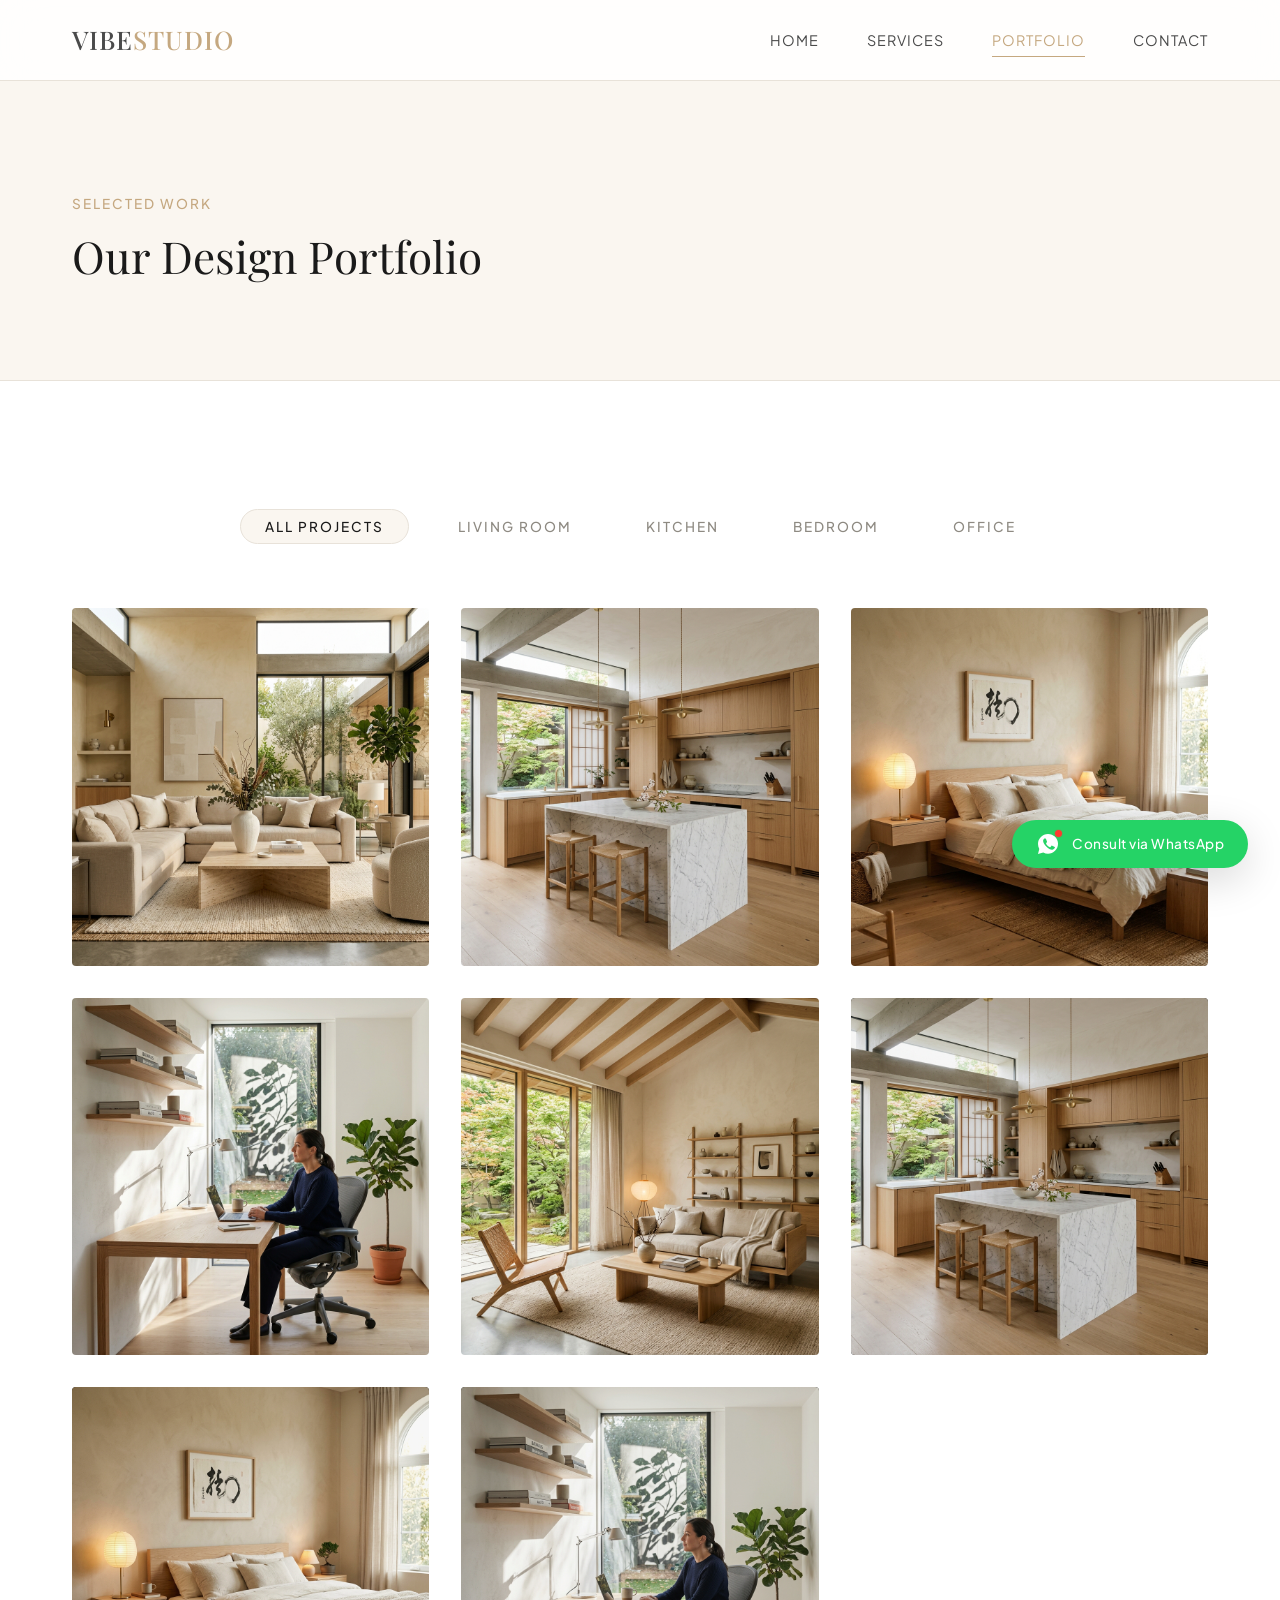
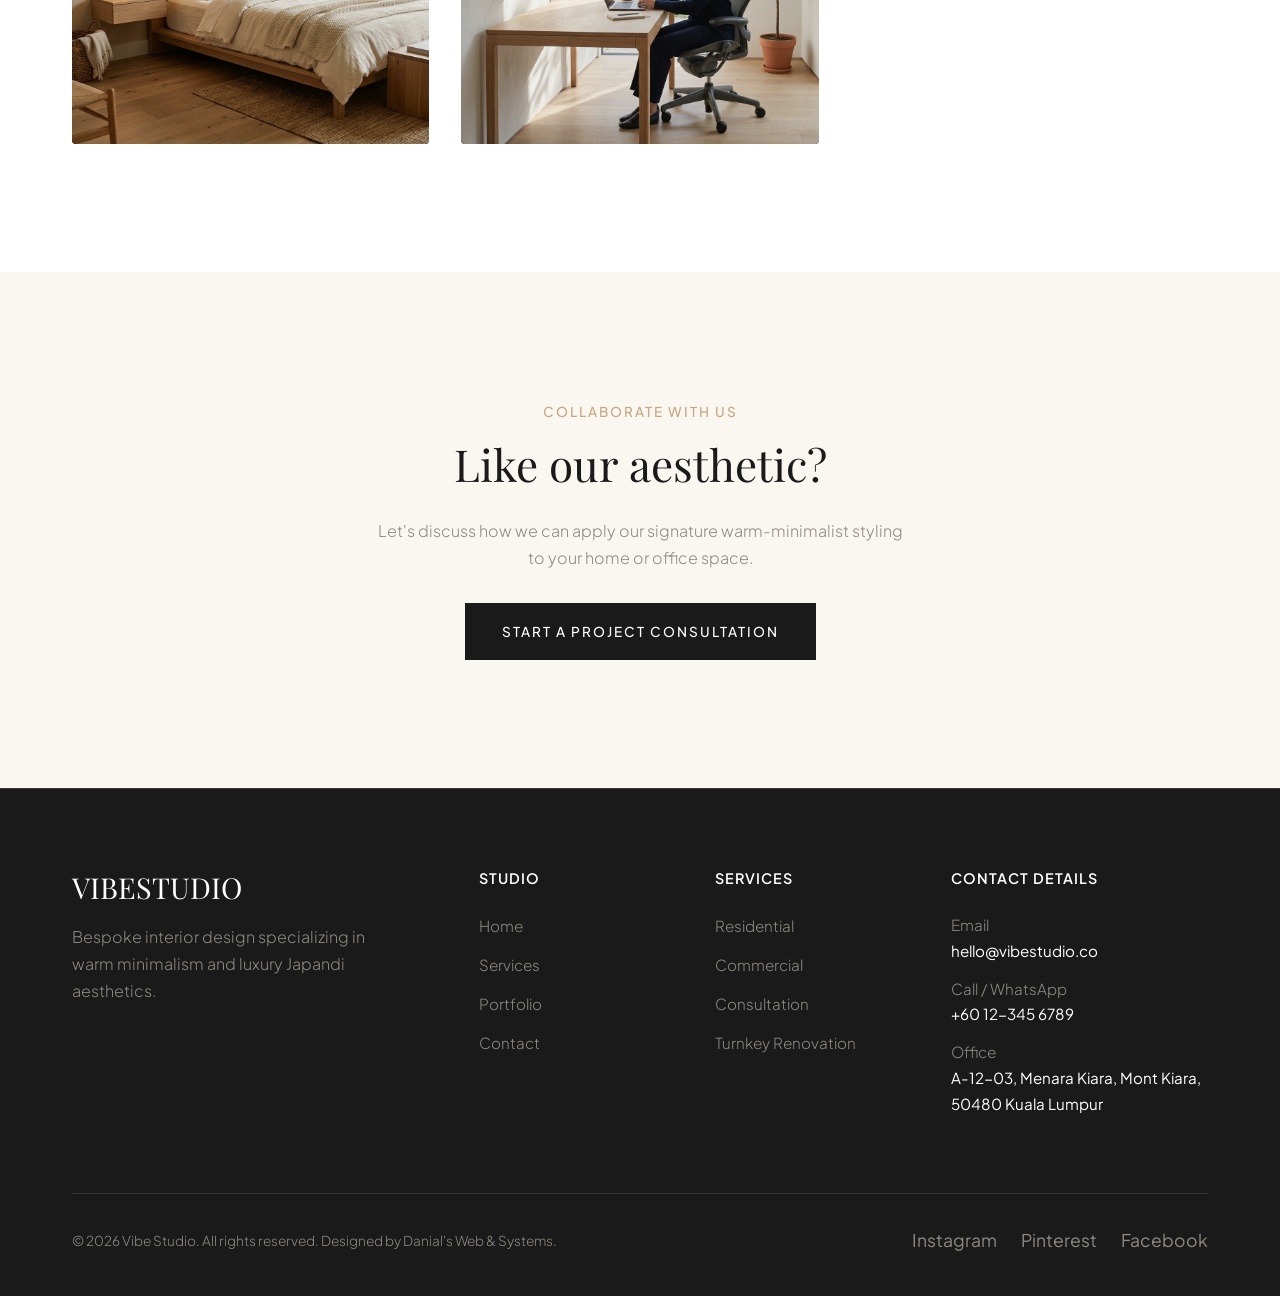
==== portfolio.html @ b214fbda "Initial commit - Japandi Vibe Studio Website" ====
<!DOCTYPE html>
<html lang="en">
<head>
  <meta charset="UTF-8">
  <meta name="viewport" content="width=device-width, initial-scale=1.0">
  <meta name="description" content="View the portfolio of Vibe Studio. A curated collection of Japandi living rooms, minimal kitchens, quiet bedrooms, and inspiring home offices.">
  <title>Portfolio | Vibe Interior Studio</title>
  
  <!-- CSS Stylesheet -->
  <link rel="stylesheet" href="css/style.css">
</head>
<body>

  <!-- Navigation Bar -->
  <nav class="navbar" id="navbar">
    <div class="container navbar-container">
      <a href="index.html" class="logo">VIBE<span>STUDIO</span></a>
      
      <ul class="nav-menu" id="nav-menu">
        <li><a href="index.html" class="nav-link">Home</a></li>
        <li><a href="services.html" class="nav-link">Services</a></li>
        <li><a href="portfolio.html" class="nav-link active">Portfolio</a></li>
        <li><a href="contact.html" class="nav-link">Contact</a></li>
      </ul>
      
      <div class="menu-toggle" id="menu-toggle">
        <span></span>
        <span></span>
        <span></span>
      </div>
    </div>
  </nav>

  <!-- Page Header -->
  <header class="page-header">
    <div class="container">
      <span class="section-subtitle">Selected Work</span>
      <h1 class="section-title" style="margin-bottom: 0;">Our Design Portfolio</h1>
    </div>
  </header>

  <!-- Portfolio Section -->
  <section class="section">
    <div class="container">
      
      <!-- Category Filters -->
      <div class="portfolio-filters">
        <button class="filter-btn active" data-filter="all">All Projects</button>
        <button class="filter-btn" data-filter="living">Living Room</button>
        <button class="filter-btn" data-filter="kitchen">Kitchen</button>
        <button class="filter-btn" data-filter="bedroom">Bedroom</button>
        <button class="filter-btn" data-filter="office">Office</button>
      </div>

      <!-- Portfolio Grid -->
      <div class="portfolio-grid" id="portfolio-grid">
        
        <!-- Item 1 - Living -->
        <div class="portfolio-item" data-category="living" data-title="The Alabaster Loft" data-description="A bright, cozy living room using warm neutrals, bouclé fabrics, and clean white oak details.">
          <img src="assets/images/living-1.png" alt="The Alabaster Loft">
          <div class="portfolio-item-overlay">
            <h3>The Alabaster Loft</h3>
            <p>Living Room</p>
          </div>
        </div>

        <!-- Item 2 - Kitchen -->
        <div class="portfolio-item" data-category="kitchen" data-title="Warm Oak Culinary Studio" data-description="A luxury kitchen design highlighting white marble surfaces, walnut cabinets, and concealed ambient lighting.">
          <img src="assets/images/kitchen-1.png" alt="Warm Oak Culinary Studio">
          <div class="portfolio-item-overlay">
            <h3>Warm Oak Culinary Studio</h3>
            <p>Kitchen</p>
          </div>
        </div>

        <!-- Item 3 - Bedroom -->
        <div class="portfolio-item" data-category="bedroom" data-title="Linen &amp; Oak Sanctuary" data-description="A serene bedroom highlighting Japanese low-profile sleeping layout, linen bedding, and soft indirect warm lighting.">
          <img src="assets/images/bedroom-1.png" alt="Linen &amp; Oak Sanctuary">
          <div class="portfolio-item-overlay">
            <h3>Linen &amp; Oak Sanctuary</h3>
            <p>Bedroom</p>
          </div>
        </div>

        <!-- Item 4 - Office -->
        <div class="portfolio-item" data-category="office" data-title="Mont Kiara Creative Workspace" data-description="An inspiring home office integrating floating oak shelving, ergonomic curvature, and plant-filled ambient surroundings.">
          <img src="assets/images/office-1.png" alt="Mont Kiara Creative Workspace">
          <div class="portfolio-item-overlay">
            <h3>Mont Kiara Workspace</h3>
            <p>Office</p>
          </div>
        </div>

        <!-- Item 5 - Living (Using hero image) -->
        <div class="portfolio-item" data-category="living" data-title="Japandi Lounge &amp; Nook" data-description="An expansive lounge showcasing low-height seating, textured plaster walls, and custom bespoke travertine tables.">
          <img src="assets/images/hero.png" alt="Japandi Lounge &amp; Nook">
          <div class="portfolio-item-overlay">
            <h3>Japandi Lounge &amp; Nook</h3>
            <p>Living Room</p>
          </div>
        </div>

        <!-- Item 6 - Kitchen (Alternate view) -->
        <div class="portfolio-item" data-category="kitchen" data-title="The Culinary Sanctuary" data-description="Detail shot of stone carving and minimalist integration of luxury modern appliances.">
          <img src="assets/images/kitchen-1.png" alt="The Culinary Sanctuary" style="filter: brightness(0.95) contrast(1.05);">
          <div class="portfolio-item-overlay">
            <h3>The Culinary Sanctuary</h3>
            <p>Kitchen</p>
          </div>
        </div>

        <!-- Item 7 - Bedroom (Alternate view) -->
        <div class="portfolio-item" data-category="bedroom" data-title="Linen Bed Chamber" data-description="Custom linen drapery and soft textures designed for absolute nocturnal rest.">
          <img src="assets/images/bedroom-1.png" alt="Linen Bed Chamber" style="filter: sepia(0.05) brightness(0.97);">
          <div class="portfolio-item-overlay">
            <h3>Linen Bed Chamber</h3>
            <p>Bedroom</p>
          </div>
        </div>

        <!-- Item 8 - Office (Alternate view) -->
        <div class="portfolio-item" data-category="office" data-title="The Study Room" data-description="A workspace designed to foster deep work, utilizing natural materials and glare-free layouts.">
          <img src="assets/images/office-1.png" alt="The Study Room" style="filter: contrast(0.95) saturate(0.9);">
          <div class="portfolio-item-overlay">
            <h3>The Study Room</h3>
            <p>Office</p>
          </div>
        </div>

      </div>
    </div>
  </section>

  <!-- Lightbox Modal Container -->
  <div class="lightbox" id="lightbox">
    <div class="lightbox-close" id="lightbox-close">&times;</div>
    <div class="lightbox-nav lightbox-prev" id="lightbox-prev">&#10218;</div>
    <div class="lightbox-nav lightbox-next" id="lightbox-next">&#10219;</div>
    <div class="lightbox-content">
      <img src="" alt="" class="lightbox-img" id="lightbox-img">
      <div class="lightbox-caption" id="lightbox-caption">
        <h3 id="lightbox-title">Project Title</h3>
        <p id="lightbox-desc" style="font-family: var(--font-body); font-size: 0.9rem; font-weight: 300; margin-top: 0.5rem; color: var(--color-text-muted);"></p>
      </div>
    </div>
  </div>

  <!-- CTA Section -->
  <section class="section section-light" style="text-align: center;">
    <div class="container" style="max-width: 600px;">
      <span class="section-subtitle">Collaborate With Us</span>
      <h2 class="section-title">Like our aesthetic?</h2>
      <p style="margin-bottom: 2rem; color: var(--color-text-muted);">Let's discuss how we can apply our signature warm-minimalist styling to your home or office space.</p>
      <a href="contact.html" class="btn btn-primary">Start a Project Consultation</a>
    </div>
  </section>

  <!-- Footer -->
  <footer class="footer">
    <div class="container">
      <div class="footer-grid">
        <div class="footer-brand">
          <h3>VIBE<span>STUDIO</span></h3>
          <p>Bespoke interior design specializing in warm minimalism and luxury Japandi aesthetics.</p>
        </div>
        <div class="footer-col">
          <h4>Studio</h4>
          <ul class="footer-links">
            <li><a href="index.html">Home</a></li>
            <li><a href="services.html">Services</a></li>
            <li><a href="portfolio.html">Portfolio</a></li>
            <li><a href="contact.html">Contact</a></li>
          </ul>
        </div>
        <div class="footer-col">
          <h4>Services</h4>
          <ul class="footer-links">
            <li><a href="services.html">Residential</a></li>
            <li><a href="services.html">Commercial</a></li>
            <li><a href="services.html">Consultation</a></li>
            <li><a href="services.html">Turnkey Renovation</a></li>
          </ul>
        </div>
        <div class="footer-col">
          <h4>Contact Details</h4>
          <div class="footer-contact">
            <p>Email <span>hello@vibestudio.co</span></p>
            <p>Call / WhatsApp <span>+60 12-345 6789</span></p>
            <p>Office <span>A-12-03, Menara Kiara, Mont Kiara, 50480 Kuala Lumpur</span></p>
          </div>
        </div>
      </div>
      
      <div class="footer-bottom">
        <p>&copy; 2026 Vibe Studio. All rights reserved. Designed by Danial's Web &amp; Systems.</p>
        <div class="social-links">
          <a href="#" aria-label="Instagram">Instagram</a>
          <a href="#" aria-label="Pinterest">Pinterest</a>
          <a href="#" aria-label="Facebook">Facebook</a>
        </div>
      </div>
    </div>
  </footer>

  <!-- Floating WhatsApp Widget -->
  <a href="https://wa.me/60123456789" class="whatsapp-float" target="_blank" rel="noopener noreferrer">
    <div class="whatsapp-icon-wrapper">
      <svg class="whatsapp-icon" viewBox="0 0 24 24">
        <path d="M12.012 2C6.48 2 2 6.48 2 12.012c0 1.767.46 3.427 1.258 4.887L2 22l5.244-1.378a9.954 9.954 0 0 0 4.768 1.21c5.532 0 10.012-4.48 10.012-10.012S17.544 2 12.012 2zm6.273 14.3c-.258.728-1.282 1.332-1.782 1.4-1.378.188-3.118-.332-5.187-2.186-2.585-2.316-4.225-5.068-4.225-6.853 0-.853.454-1.42.79-1.77.258-.266.52-.352.753-.352.224 0 .428.01.614.019.2.01.467-.076.732.558.266.643.918 2.24.996 2.4.078.16.13.348.026.558-.104.21-.156.34-.312.522-.156.182-.328.406-.468.544-.156.15-.32.314-.138.625.182.308.808 1.33 1.734 2.156.926.826 1.706 1.08 2.012 1.204.306.124.484.104.664-.1.182-.204.79-.918.996-1.232.204-.314.41-.262.69-.156.28.106 1.78.84 2.088.994.308.154.514.23.586.352.072.124.072.716-.186 1.442z"/>
      </svg>
      <div class="whatsapp-badge"></div>
    </div>
    <span class="whatsapp-text">Consult via WhatsApp</span>
  </a>

  <!-- Main JavaScript File -->
  <script src="js/main.js"></script>
</body>
</html>
---- css/style.css ----
/* 
 * Vibe Interior Studio - Style Sheet
 * Japandi Minimalist Luxury Theme
 */

@import url('https://fonts.googleapis.com/css2?family=Playfair+Display:ital,wght@0,400..900;1,400..900&family=Plus+Jakarta+Sans:wght@300;400;500;600;700&display=swap');

:root {
  --color-primary: #1A1A1A;
  --color-accent: #C5A880;
  --color-accent-hover: #AA8C63;
  --color-bg-light: #FAF6F0;
  --color-bg-white: #FFFFFF;
  --color-text: #4A4A4A;
  --color-text-light: #F0EDE6;
  --color-text-muted: #8E8A82;
  --color-border: #E8E2D9;
  --color-border-dark: #333333;
  --font-headers: 'Playfair Display', Georgia, serif;
  --font-body: 'Plus Jakarta Sans', sans-serif;
  --transition-smooth: all 0.4s cubic-bezier(0.16, 1, 0.3, 1);
  --shadow-subtle: 0 4px 20px rgba(26, 26, 26, 0.03);
  --shadow-medium: 0 10px 30px rgba(26, 26, 26, 0.06);
  --shadow-float: 0 12px 40px rgba(0, 0, 0, 0.15);
}

/* Base resets */
*, *::before, *::after {
  box-sizing: border-box;
  margin: 0;
  padding: 0;
}

html {
  scroll-behavior: smooth;
  font-size: 16px;
}

body {
  font-family: var(--font-body);
  color: var(--color-text);
  background-color: var(--color-bg-white);
  line-height: 1.7;
  overflow-x: hidden;
  -webkit-font-smoothing: antialiased;
}

h1, h2, h3, h4, h5, h6 {
  font-family: var(--font-headers);
  color: var(--color-primary);
  font-weight: 400;
  line-height: 1.3;
}

p {
  font-weight: 300;
}

a {
  color: inherit;
  text-decoration: none;
  transition: var(--transition-smooth);
}

img {
  max-width: 100%;
  height: auto;
  display: block;
}

/* Custom Scrollbar */
::-webkit-scrollbar {
  width: 8px;
}
::-webkit-scrollbar-track {
  background: var(--color-bg-light);
}
::-webkit-scrollbar-thumb {
  background: var(--color-accent);
  border-radius: 4px;
}
::-webkit-scrollbar-thumb:hover {
  background: var(--color-accent-hover);
}

/* Common Layout Elements */
.container {
  max-width: 1200px;
  margin: 0 auto;
  padding: 0 2rem;
}

.section {
  padding: 8rem 0;
}

.section-light {
  background-color: var(--color-bg-light);
}

.section-header {
  max-width: 600px;
  margin-bottom: 4rem;
}

.section-subtitle {
  font-family: var(--font-body);
  font-weight: 500;
  text-transform: uppercase;
  font-size: 0.85rem;
  letter-spacing: 2px;
  color: var(--color-accent);
  margin-bottom: 0.75rem;
  display: block;
}

.section-title {
  font-size: 2.75rem;
  margin-bottom: 1.5rem;
}

@media (max-width: 768px) {
  .section {
    padding: 5rem 0;
  }
  .section-title {
    font-size: 2.25rem;
  }
}

/* Navigation Bar */
.navbar {
  position: fixed;
  top: 0;
  left: 0;
  width: 100%;
  z-index: 1000;
  background-color: rgba(255, 255, 255, 0.85);
  backdrop-filter: blur(20px);
  -webkit-backdrop-filter: blur(20px);
  border-bottom: 1px solid var(--color-border);
  transition: var(--transition-smooth);
}

.navbar.scrolled {
  padding: 0.75rem 0;
  box-shadow: var(--shadow-subtle);
}

.navbar-container {
  display: flex;
  justify-content: space-between;
  align-items: center;
  height: 80px;
}

.logo {
  font-family: var(--font-headers);
  font-size: 1.6rem;
  font-weight: 500;
  letter-spacing: 1px;
}

.logo span {
  color: var(--color-accent);
}

.nav-menu {
  display: flex;
  gap: 3rem;
  list-style: none;
}

.nav-link {
  font-size: 0.9rem;
  font-weight: 400;
  letter-spacing: 1px;
  text-transform: uppercase;
  position: relative;
  padding: 0.5rem 0;
}

.nav-link::after {
  content: '';
  position: absolute;
  bottom: 0;
  left: 0;
  width: 0;
  height: 1px;
  background-color: var(--color-accent);
  transition: var(--transition-smooth);
}

.nav-link:hover {
  color: var(--color-accent);
}

.nav-link:hover::after,
.nav-link.active::after {
  width: 100%;
}

.nav-link.active {
  color: var(--color-accent);
}

.menu-toggle {
  display: none;
  flex-direction: column;
  justify-content: space-between;
  width: 24px;
  height: 18px;
  cursor: pointer;
  z-index: 1001;
}

.menu-toggle span {
  display: block;
  height: 2px;
  width: 100%;
  background-color: var(--color-primary);
  transition: var(--transition-smooth);
  transform-origin: left center;
}

/* Mobile nav styles */
@media (max-width: 768px) {
  .nav-menu {
    position: fixed;
    top: 0;
    right: -100%;
    width: 80%;
    max-width: 320px;
    height: 100vh;
    background-color: var(--color-bg-white);
    flex-direction: column;
    justify-content: center;
    align-items: center;
    gap: 2.5rem;
    box-shadow: -10px 0 30px rgba(0,0,0,0.05);
    transition: var(--transition-smooth);
    z-index: 1000;
  }
  .nav-menu.open {
    right: 0;
  }
  .menu-toggle {
    display: flex;
  }
  .menu-toggle.open span:nth-child(1) {
    transform: rotate(45deg);
    position: relative;
    top: -1px;
    left: 2px;
  }
  .menu-toggle.open span:nth-child(2) {
    opacity: 0;
  }
  .menu-toggle.open span:nth-child(3) {
    transform: rotate(-45deg);
    position: relative;
    top: 1px;
    left: 2px;
  }
}

/* Buttons */
.btn {
  display: inline-flex;
  align-items: center;
  justify-content: center;
  padding: 1rem 2.25rem;
  font-family: var(--font-body);
  font-size: 0.85rem;
  font-weight: 500;
  letter-spacing: 2px;
  text-transform: uppercase;
  border: 1px solid var(--color-primary);
  cursor: pointer;
  position: relative;
  overflow: hidden;
  transition: var(--transition-smooth);
}

.btn-primary {
  background-color: var(--color-primary);
  color: var(--color-bg-white);
}

.btn-primary:hover {
  background-color: transparent;
  color: var(--color-primary);
}

.btn-secondary {
  background-color: transparent;
  color: var(--color-primary);
}

.btn-secondary:hover {
  background-color: var(--color-primary);
  color: var(--color-bg-white);
}

.btn-accent {
  background-color: var(--color-accent);
  border-color: var(--color-accent);
  color: var(--color-bg-white);
}

.btn-accent:hover {
  background-color: var(--color-accent-hover);
  border-color: var(--color-accent-hover);
  transform: translateY(-2px);
}

.btn-text {
  padding: 0;
  border: none;
  background: none;
  color: var(--color-accent);
  font-weight: 600;
  letter-spacing: 1px;
  display: inline-flex;
  align-items: center;
  gap: 0.5rem;
}

.btn-text::after {
  content: '→';
  transition: var(--transition-smooth);
}

.btn-text:hover {
  color: var(--color-primary);
}

.btn-text:hover::after {
  transform: translateX(5px);
}

/* Footer */
.footer {
  background-color: var(--color-primary);
  color: var(--color-text-light);
  padding: 5rem 0 2.5rem;
  border-top: 1px solid var(--color-border-dark);
}

.footer-grid {
  display: grid;
  grid-template-columns: 2fr 1fr 1fr 1.5fr;
  gap: 4rem;
  margin-bottom: 4rem;
}

@media (max-width: 992px) {
  .footer-grid {
    grid-template-columns: 1fr 1fr;
    gap: 3rem;
  }
}

@media (max-width: 576px) {
  .footer-grid {
    grid-template-columns: 1fr;
    gap: 2.5rem;
  }
}

.footer-brand h3 {
  color: var(--color-bg-white);
  font-size: 1.8rem;
  margin-bottom: 1rem;
}

.footer-brand p {
  color: var(--color-text-muted);
  max-width: 300px;
  margin-bottom: 1.5rem;
}

.footer-col h4 {
  color: var(--color-bg-white);
  font-family: var(--font-body);
  font-weight: 600;
  font-size: 0.9rem;
  text-transform: uppercase;
  letter-spacing: 1px;
  margin-bottom: 1.5rem;
}

.footer-links {
  list-style: none;
}

.footer-links li {
  margin-bottom: 0.75rem;
}

.footer-links a {
  color: var(--color-text-muted);
  font-weight: 300;
  font-size: 0.95rem;
}

.footer-links a:hover {
  color: var(--color-accent);
  padding-left: 5px;
}

.footer-contact p {
  color: var(--color-text-muted);
  margin-bottom: 0.75rem;
  font-size: 0.95rem;
}

.footer-contact span {
  display: block;
  color: var(--color-bg-white);
  font-weight: 400;
}

.footer-bottom {
  border-top: 1px solid var(--color-border-dark);
  padding-top: 2rem;
  display: flex;
  justify-content: space-between;
  align-items: center;
  flex-wrap: wrap;
  gap: 1rem;
}

.footer-bottom p {
  font-size: 0.85rem;
  color: var(--color-text-muted);
}

.social-links {
  display: flex;
  gap: 1.5rem;
}

.social-links a {
  color: var(--color-text-muted);
  font-size: 1.1rem;
}

.social-links a:hover {
  color: var(--color-accent);
}


/* --- PAGE SPECIFIC STYLES --- */

/* 1. Home Page */
.hero {
  height: 100vh;
  min-height: 600px;
  position: relative;
  display: flex;
  align-items: center;
  background-color: var(--color-primary);
  overflow: hidden;
}

.hero-bg {
  position: absolute;
  top: 0;
  left: 0;
  width: 100%;
  height: 100%;
  object-fit: cover;
  opacity: 0.45;
  transform: scale(1.05);
  animation: zoomSlow 20s infinite alternate;
}

@keyframes zoomSlow {
  from { transform: scale(1); }
  to { transform: scale(1.08); }
}

.hero-content {
  position: relative;
  z-index: 2;
  max-width: 750px;
  color: var(--color-bg-white);
}

.hero-subtitle {
  font-size: 0.9rem;
  text-transform: uppercase;
  letter-spacing: 3px;
  color: var(--color-accent);
  margin-bottom: 1.5rem;
  display: block;
  animation: fadeInUp 1s ease forwards;
}

.hero-title {
  font-size: 4.5rem;
  color: var(--color-bg-white);
  line-height: 1.15;
  margin-bottom: 2rem;
  animation: fadeInUp 1s ease 0.2s forwards;
  opacity: 0;
}

.hero-title span {
  font-style: italic;
  font-family: var(--font-headers);
  color: var(--color-accent);
}

.hero-btns {
  display: flex;
  gap: 1.5rem;
  animation: fadeInUp 1s ease 0.4s forwards;
  opacity: 0;
}

@media (max-width: 768px) {
  .hero-title {
    font-size: 3rem;
  }
  .hero-btns {
    flex-direction: column;
    align-items: flex-start;
  }
}

@keyframes fadeInUp {
  from {
    opacity: 0;
    transform: translateY(30px);
  }
  to {
    opacity: 1;
    transform: translateY(0);
  }
}

/* Home Intro / About Section */
.intro-grid {
  display: grid;
  grid-template-columns: 1fr 1fr;
  gap: 6rem;
  align-items: center;
}

.intro-image-wrapper {
  position: relative;
  padding-bottom: 120%; /* Portrait frame */
  background-color: var(--color-bg-light);
  overflow: hidden;
  border-radius: 4px;
  box-shadow: var(--shadow-medium);
}

.intro-img {
  position: absolute;
  top: 0;
  left: 0;
  width: 100%;
  height: 100%;
  object-fit: cover;
  transition: var(--transition-smooth);
}

.intro-image-wrapper:hover .intro-img {
  transform: scale(1.03);
}

.intro-stats {
  display: grid;
  grid-template-columns: 1fr 1fr;
  gap: 2.5rem;
  margin-top: 3.5rem;
  border-top: 1px solid var(--color-border);
  padding-top: 2.5rem;
}

.stat-number {
  font-family: var(--font-headers);
  font-size: 3rem;
  color: var(--color-accent);
  line-height: 1;
  margin-bottom: 0.5rem;
}

.stat-label {
  font-size: 0.85rem;
  text-transform: uppercase;
  letter-spacing: 1px;
  color: var(--color-text-muted);
}

@media (max-width: 992px) {
  .intro-grid {
    grid-template-columns: 1fr;
    gap: 4rem;
  }
  .intro-image-wrapper {
    padding-bottom: 60%;
  }
}

/* Home Featured Portfolio Preview */
.featured-grid {
  display: grid;
  grid-template-columns: repeat(3, 1fr);
  gap: 2rem;
  margin-bottom: 4rem;
}

.project-card {
  position: relative;
  overflow: hidden;
  aspect-ratio: 4/5;
  background-color: var(--color-primary);
  border-radius: 4px;
}

.project-img {
  width: 100%;
  height: 100%;
  object-fit: cover;
  transition: var(--transition-smooth);
}

.project-overlay {
  position: absolute;
  bottom: 0;
  left: 0;
  width: 100%;
  padding: 3rem 2rem 2rem;
  background: linear-gradient(to top, rgba(26,26,26,0.9) 0%, rgba(26,26,26,0.4) 60%, transparent 100%);
  color: var(--color-bg-white);
  transform: translateY(10px);
  opacity: 0;
  transition: var(--transition-smooth);
}

.project-card:hover .project-img {
  transform: scale(1.05);
  opacity: 0.7;
}

.project-card:hover .project-overlay {
  transform: translateY(0);
  opacity: 1;
}

.project-category {
  font-size: 0.75rem;
  text-transform: uppercase;
  letter-spacing: 1.5px;
  color: var(--color-accent);
  margin-bottom: 0.5rem;
  display: block;
}

.project-title {
  font-size: 1.5rem;
  color: var(--color-bg-white);
}

@media (max-width: 992px) {
  .featured-grid {
    grid-template-columns: 1fr 1fr;
  }
}
@media (max-width: 576px) {
  .featured-grid {
    grid-template-columns: 1fr;
  }
}

/* Testimonial slider styling */
.testimonial-card {
  background-color: var(--color-bg-white);
  padding: 3.5rem;
  border-radius: 4px;
  box-shadow: var(--shadow-subtle);
  border: 1px solid var(--color-border);
  position: relative;
}

.testimonial-card::before {
  content: '“';
  font-family: var(--font-headers);
  font-size: 8rem;
  position: absolute;
  top: -1rem;
  left: 2rem;
  color: rgba(197, 168, 128, 0.12);
  line-height: 1;
}

.testimonial-quote {
  font-family: var(--font-headers);
  font-size: 1.5rem;
  color: var(--color-primary);
  margin-bottom: 2rem;
  line-height: 1.5;
}

.testimonial-author {
  display: flex;
  align-items: center;
  gap: 1rem;
}

.author-info h4 {
  font-family: var(--font-body);
  font-weight: 600;
  font-size: 0.95rem;
}

.author-info p {
  font-size: 0.8rem;
  color: var(--color-text-muted);
}


/* 2. Services Page */
.page-header {
  padding: 12rem 0 6rem;
  background-color: var(--color-bg-light);
  border-bottom: 1px solid var(--color-border);
}

.services-grid {
  display: grid;
  grid-template-columns: repeat(4, 1fr);
  gap: 2rem;
}

.service-card {
  background-color: var(--color-bg-white);
  border: 1px solid var(--color-border);
  padding: 3rem 2rem;
  border-radius: 4px;
  transition: var(--transition-smooth);
}

.service-card:hover {
  transform: translateY(-8px);
  box-shadow: var(--shadow-medium);
  border-color: var(--color-accent);
}

.service-icon {
  width: 50px;
  height: 50px;
  display: flex;
  align-items: center;
  justify-content: center;
  background-color: var(--color-bg-light);
  color: var(--color-accent);
  border-radius: 4px;
  margin-bottom: 2rem;
  font-size: 1.5rem;
  transition: var(--transition-smooth);
}

.service-card:hover .service-icon {
  background-color: var(--color-accent);
  color: var(--color-bg-white);
}

.service-card h3 {
  font-size: 1.35rem;
  margin-bottom: 1rem;
}

.service-card p {
  font-size: 0.9rem;
  color: var(--color-text-muted);
}

@media (max-width: 1200px) {
  .services-grid {
    grid-template-columns: repeat(2, 1fr);
  }
}
@media (max-width: 576px) {
  .services-grid {
    grid-template-columns: 1fr;
  }
}

/* Timeline Process styling */
.timeline {
  position: relative;
  max-width: 800px;
  margin: 0 auto;
  padding: 2rem 0;
}

.timeline::after {
  content: '';
  position: absolute;
  width: 1px;
  background-color: var(--color-border);
  top: 0;
  bottom: 0;
  left: 50%;
  margin-left: -0.5px;
}

.timeline-item {
  padding: 2rem 3rem;
  position: relative;
  width: 50%;
  transition: var(--transition-smooth);
}

.timeline-item::after {
  content: '';
  position: absolute;
  width: 12px;
  height: 12px;
  right: -6px;
  background-color: var(--color-bg-white);
  border: 2px solid var(--color-accent);
  border-radius: 50%;
  top: 2.5rem;
  z-index: 1;
  transition: var(--transition-smooth);
}

.timeline-item:hover::after {
  background-color: var(--color-accent);
  transform: scale(1.3);
}

.timeline-item-left {
  left: 0;
  text-align: right;
}

.timeline-item-right {
  left: 50%;
}

.timeline-item-right::after {
  left: -6px;
}

.timeline-step {
  font-family: var(--font-body);
  font-size: 0.8rem;
  color: var(--color-accent);
  font-weight: 600;
  text-transform: uppercase;
  margin-bottom: 0.5rem;
  display: block;
}

.timeline-item h3 {
  font-size: 1.5rem;
  margin-bottom: 1rem;
}

.timeline-item p {
  color: var(--color-text-muted);
  font-size: 0.95rem;
}

@media (max-width: 768px) {
  .timeline::after {
    left: 2rem;
  }
  .timeline-item {
    width: 100%;
    text-align: left !important;
    padding-left: 4rem;
    padding-right: 0;
  }
  .timeline-item::after {
    left: 2rem !important;
    margin-left: -6px;
  }
  .timeline-item-right {
    left: 0;
  }
}


/* 3. Portfolio Page with Filtering & Grid */
.portfolio-filters {
  display: flex;
  justify-content: center;
  gap: 1.5rem;
  flex-wrap: wrap;
  margin-bottom: 4rem;
}

.filter-btn {
  background: none;
  border: none;
  font-family: var(--font-body);
  font-size: 0.85rem;
  font-weight: 500;
  text-transform: uppercase;
  letter-spacing: 2px;
  color: var(--color-text-muted);
  cursor: pointer;
  padding: 0.5rem 1.5rem;
  border-radius: 30px;
  border: 1px solid transparent;
  transition: var(--transition-smooth);
}

.filter-btn:hover {
  color: var(--color-primary);
}

.filter-btn.active {
  color: var(--color-primary);
  border-color: var(--color-border);
  background-color: var(--color-bg-light);
}

.portfolio-grid {
  display: grid;
  grid-template-columns: repeat(3, 1fr);
  gap: 2rem;
}

.portfolio-item {
  position: relative;
  aspect-ratio: 1/1;
  overflow: hidden;
  border-radius: 4px;
  cursor: pointer;
  background-color: var(--color-primary);
}

.portfolio-item img {
  width: 100%;
  height: 100%;
  object-fit: cover;
  transition: var(--transition-smooth);
}

.portfolio-item-overlay {
  position: absolute;
  top: 0;
  left: 0;
  width: 100%;
  height: 100%;
  background-color: rgba(26, 26, 26, 0.7);
  display: flex;
  flex-direction: column;
  justify-content: center;
  align-items: center;
  opacity: 0;
  transition: var(--transition-smooth);
  color: var(--color-bg-white);
  padding: 2rem;
  text-align: center;
}

.portfolio-item:hover img {
  transform: scale(1.05);
}

.portfolio-item:hover .portfolio-item-overlay {
  opacity: 1;
}

.portfolio-item-overlay h3 {
  color: var(--color-bg-white);
  font-size: 1.4rem;
  margin-bottom: 0.5rem;
}

.portfolio-item-overlay p {
  font-size: 0.8rem;
  text-transform: uppercase;
  color: var(--color-accent);
  letter-spacing: 1px;
}

@media (max-width: 992px) {
  .portfolio-grid {
    grid-template-columns: repeat(2, 1fr);
  }
}
@media (max-width: 576px) {
  .portfolio-grid {
    grid-template-columns: 1fr;
  }
}

/* Lightbox Modal */
.lightbox {
  position: fixed;
  top: 0;
  left: 0;
  width: 100%;
  height: 100%;
  background-color: rgba(26, 26, 26, 0.95);
  z-index: 2000;
  display: none;
  justify-content: center;
  align-items: center;
  opacity: 0;
  transition: opacity 0.4s ease;
}

.lightbox.active {
  display: flex;
  opacity: 1;
}

.lightbox-content {
  position: relative;
  max-width: 85%;
  max-height: 80vh;
  display: flex;
  flex-direction: column;
  align-items: center;
}

.lightbox-img {
  max-width: 100%;
  max-height: 75vh;
  object-fit: contain;
  box-shadow: 0 10px 40px rgba(0,0,0,0.5);
  border-radius: 2px;
}

.lightbox-caption {
  color: var(--color-bg-white);
  font-family: var(--font-headers);
  font-size: 1.25rem;
  margin-top: 1.5rem;
  text-align: center;
}

.lightbox-close {
  position: absolute;
  top: -40px;
  right: 0;
  color: var(--color-bg-white);
  font-size: 2rem;
  cursor: pointer;
  line-height: 1;
}

.lightbox-close:hover {
  color: var(--color-accent);
}

.lightbox-nav {
  position: absolute;
  top: 50%;
  transform: translateY(-50%);
  color: var(--color-bg-white);
  font-size: 3rem;
  cursor: pointer;
  user-select: none;
  transition: var(--transition-smooth);
}

.lightbox-nav:hover {
  color: var(--color-accent);
}

.lightbox-prev {
  left: -80px;
}

.lightbox-next {
  right: -80px;
}

@media (max-width: 768px) {
  .lightbox-prev {
    left: -40px;
  }
  .lightbox-next {
    right: -40px;
  }
  .lightbox-nav {
    font-size: 2rem;
  }
}


/* 4. Contact Page */
.contact-grid {
  display: grid;
  grid-template-columns: 1fr 1.2fr;
  gap: 5rem;
}

@media (max-width: 992px) {
  .contact-grid {
    grid-template-columns: 1fr;
    gap: 4rem;
  }
}

.contact-info-col h3 {
  font-size: 2rem;
  margin-bottom: 2rem;
}

.contact-details {
  margin-bottom: 3.5rem;
}

.contact-detail-item {
  display: flex;
  gap: 1.5rem;
  margin-bottom: 2rem;
}

.contact-detail-icon {
  font-size: 1.3rem;
  color: var(--color-accent);
}

.contact-detail-text h4 {
  font-family: var(--font-body);
  font-weight: 600;
  font-size: 0.95rem;
  text-transform: uppercase;
  letter-spacing: 1px;
  margin-bottom: 0.25rem;
}

.contact-detail-text p {
  color: var(--color-text-muted);
  font-size: 0.95rem;
}

/* Styled Map Mockup */
.map-mockup {
  width: 100%;
  height: 350px;
  background-color: var(--color-bg-light);
  border: 1px solid var(--color-border);
  border-radius: 4px;
  position: relative;
  overflow: hidden;
  box-shadow: var(--shadow-subtle);
}

.map-mockup iframe {
  width: 100%;
  height: 100%;
  border: 0;
  filter: grayscale(0.7) contrast(1.1) brightness(0.95);
  transition: var(--transition-smooth);
}

.map-mockup iframe:hover {
  filter: none;
}

.map-placeholder-bg {
  width: 100%;
  height: 100%;
  background: radial-gradient(circle at center, #F5F1E9 0%, #E8E2D9 100%);
  position: relative;
}

/* Decorative map roads and layout */
.map-road {
  position: absolute;
  background-color: #FFFFFF;
}
.road-1 { top: 30%; left: 0; width: 100%; height: 30px; transform: rotate(-5deg); }
.road-2 { top: 0; left: 40%; width: 40px; height: 100%; transform: rotate(15deg); }
.road-3 { top: 60%; left: 0; width: 100%; height: 20px; }

.map-park {
  position: absolute;
  top: 10%;
  left: 10%;
  width: 120px;
  height: 90px;
  background-color: #E2EBDC;
  border-radius: 8px;
}

.map-pin {
  position: absolute;
  top: 40%;
  left: 46%;
  transform: translate(-50%, -50%);
  display: flex;
  flex-direction: column;
  align-items: center;
  cursor: pointer;
  z-index: 10;
}

.pin-icon {
  width: 32px;
  height: 32px;
  background-color: var(--color-primary);
  border: 2px solid var(--color-accent);
  border-radius: 50% 50% 50% 0;
  transform: rotate(-45deg);
  display: flex;
  align-items: center;
  justify-content: center;
  box-shadow: 0 4px 10px rgba(0,0,0,0.15);
  animation: pulsePin 2s infinite;
}

@keyframes pulsePin {
  0% { transform: rotate(-45deg) scale(1); }
  50% { transform: rotate(-45deg) scale(1.1); }
  100% { transform: rotate(-45deg) scale(1); }
}

.pin-icon::after {
  content: '';
  width: 10px;
  height: 10px;
  background-color: var(--color-accent);
  border-radius: 50%;
}

.map-tooltip {
  background-color: var(--color-primary);
  color: var(--color-bg-white);
  padding: 0.75rem 1rem;
  border-radius: 4px;
  font-size: 0.8rem;
  white-space: nowrap;
  margin-top: 0.5rem;
  box-shadow: var(--shadow-float);
  border: 1px solid var(--color-border-dark);
}

.map-tooltip h5 {
  color: var(--color-accent);
  font-size: 0.85rem;
  margin-bottom: 0.25rem;
}

.map-link-btn {
  position: absolute;
  bottom: 1.5rem;
  right: 1.5rem;
  background-color: var(--color-bg-white);
  padding: 0.5rem 1rem;
  border-radius: 4px;
  font-size: 0.8rem;
  font-weight: 500;
  box-shadow: var(--shadow-subtle);
  border: 1px solid var(--color-border);
}

.map-link-btn:hover {
  background-color: var(--color-primary);
  color: var(--color-bg-white);
}

/* Contact Form */
.contact-form-col {
  background-color: var(--color-bg-light);
  padding: 4rem;
  border-radius: 4px;
  border: 1px solid var(--color-border);
}

@media (max-width: 576px) {
  .contact-form-col {
    padding: 2.5rem;
  }
}

.form-group {
  margin-bottom: 2rem;
}

.form-label {
  display: block;
  font-size: 0.8rem;
  text-transform: uppercase;
  letter-spacing: 1px;
  font-weight: 600;
  margin-bottom: 0.75rem;
  color: var(--color-primary);
}

.form-control {
  width: 100%;
  padding: 1rem 1.25rem;
  border: 1px solid var(--color-border);
  background-color: var(--color-bg-white);
  font-family: var(--font-body);
  font-size: 0.95rem;
  color: var(--color-primary);
  transition: var(--transition-smooth);
  border-radius: 2px;
}

.form-control:focus {
  outline: none;
  border-color: var(--color-accent);
  box-shadow: 0 0 0 3px rgba(197, 168, 128, 0.1);
}

textarea.form-control {
  resize: vertical;
  min-height: 120px;
}

.form-status {
  margin-top: 1.5rem;
  padding: 1rem;
  border-radius: 4px;
  font-size: 0.9rem;
  display: none;
}

.form-status.success {
  display: block;
  background-color: #E2EBDC;
  color: #4A633B;
  border: 1px solid #C4D6BA;
}

.form-status.error {
  display: block;
  background-color: #F8E3E3;
  color: #8C3E3E;
  border: 1px solid #EFAFAF;
}


/* --- FLOATING WHATSAPP BUTTON --- */
.whatsapp-float {
  position: fixed;
  bottom: 2rem;
  right: 2rem;
  z-index: 999;
  display: flex;
  align-items: center;
  gap: 0.75rem;
  background-color: #25D366;
  color: var(--color-bg-white);
  padding: 0.75rem 1.5rem;
  border-radius: 50px;
  box-shadow: var(--shadow-float);
  transition: var(--transition-smooth);
  cursor: pointer;
}

.whatsapp-float:hover {
  transform: translateY(-5px);
  background-color: #20BA5A;
}

.whatsapp-icon-wrapper {
  position: relative;
  display: flex;
  align-items: center;
  justify-content: center;
}

.whatsapp-icon {
  width: 24px;
  height: 24px;
  fill: currentColor;
}

/* Pulse Notification Indicator */
.whatsapp-badge {
  position: absolute;
  top: -3px;
  right: -3px;
  width: 9px;
  height: 9px;
  background-color: #FF3B30;
  border-radius: 50%;
  border: 1.5px solid #25D366;
}

.whatsapp-badge::after {
  content: '';
  position: absolute;
  width: 100%;
  height: 100%;
  background-color: #FF3B30;
  border-radius: 50%;
  animation: pulseBadge 1.5s infinite;
  opacity: 0.7;
}

@keyframes pulseBadge {
  0% { transform: scale(1); opacity: 0.8; }
  100% { transform: scale(2.5); opacity: 0; }
}

.whatsapp-text {
  font-size: 0.85rem;
  font-weight: 500;
  letter-spacing: 0.5px;
}

@media (max-width: 576px) {
  .whatsapp-float {
    padding: 0.75rem;
    border-radius: 50%;
  }
  .whatsapp-text {
    display: none;
  }
  .whatsapp-badge {
    border-color: #25D366;
  }
}
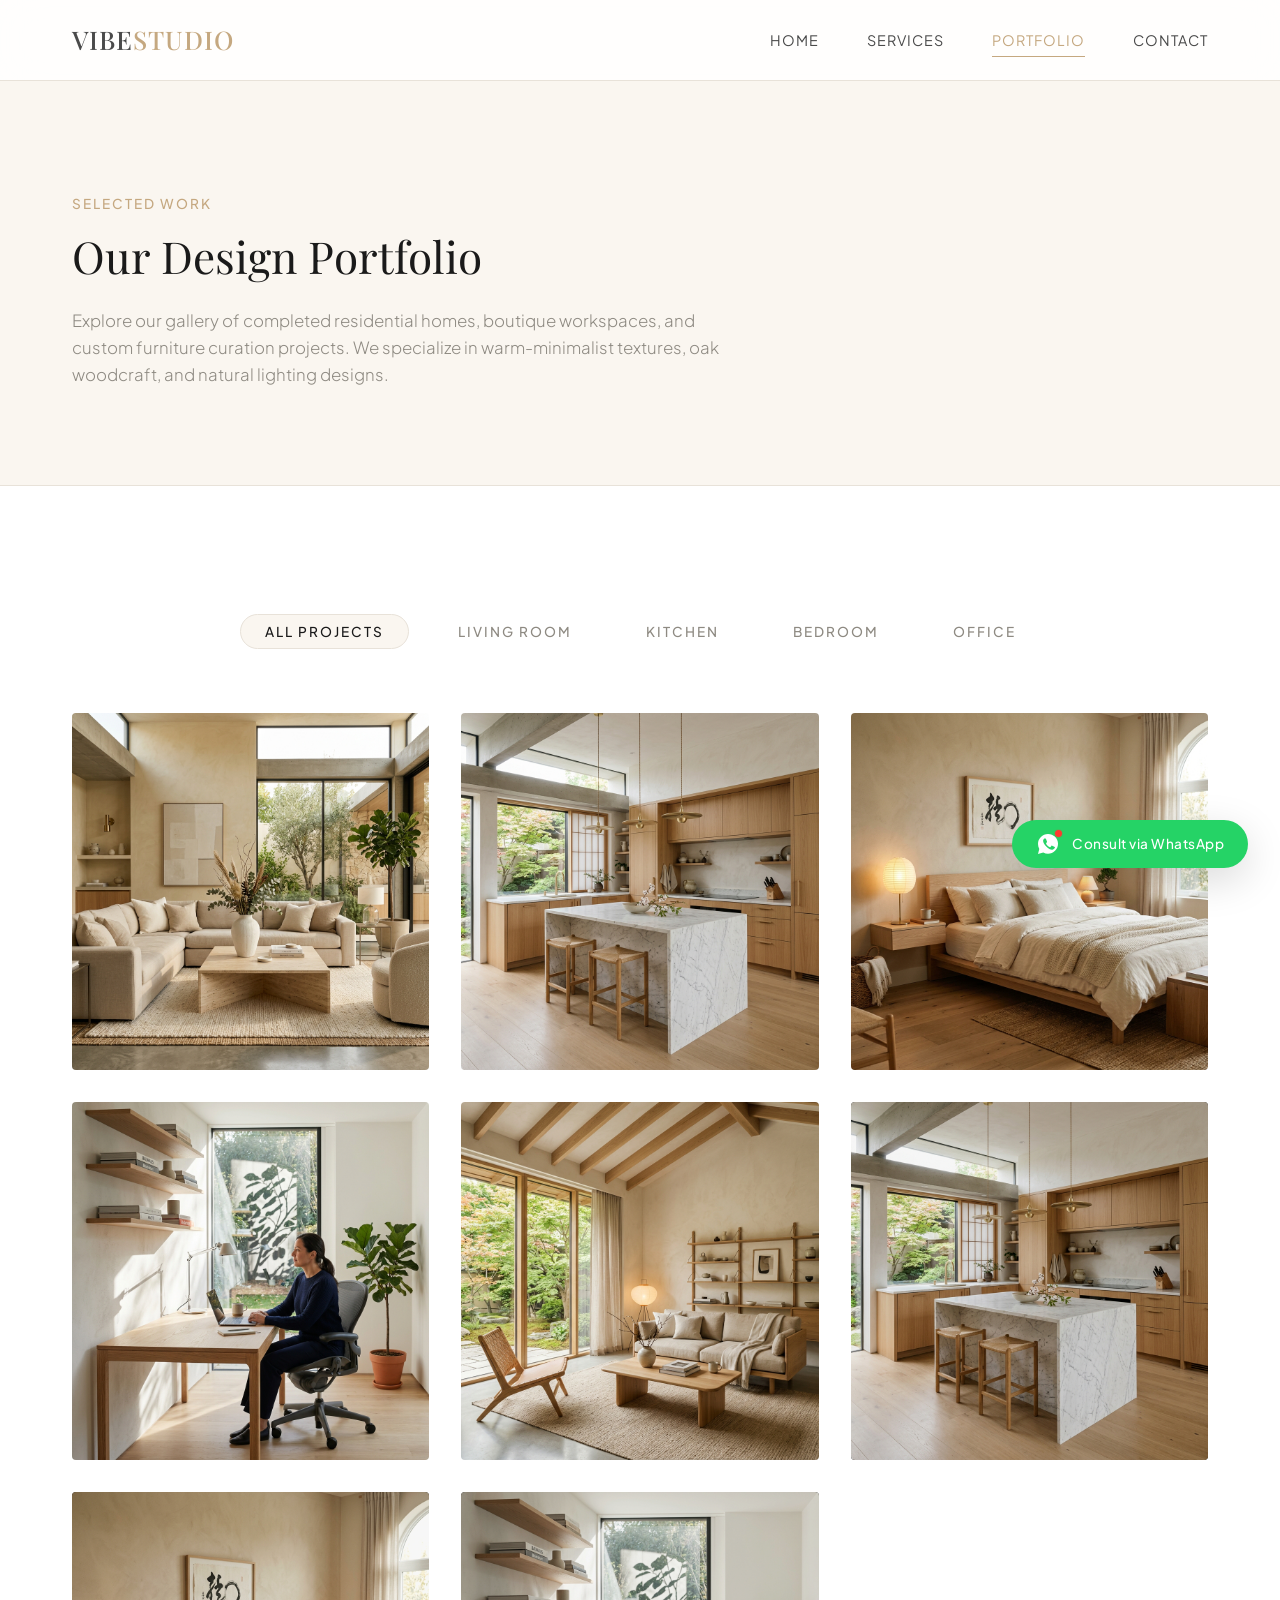
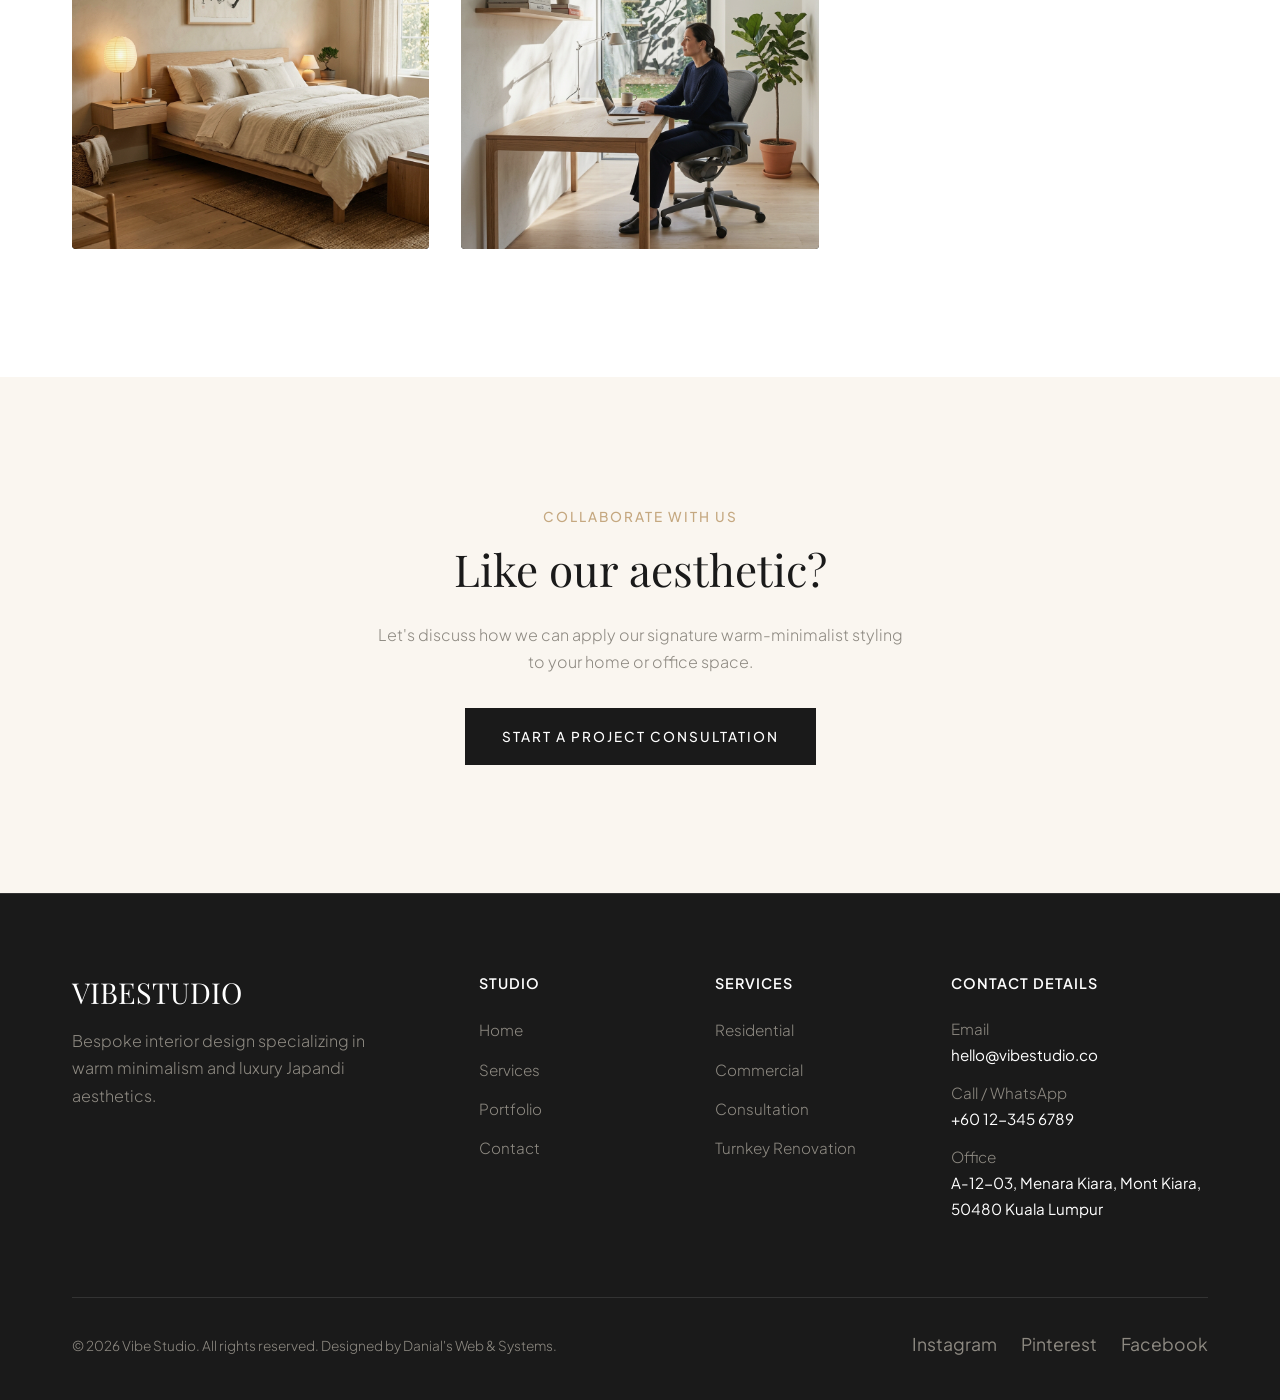
==== commit d8c8a99e: "Add descriptive paragraphs to services and portfolio page headers to balance empty vertical space" ====
--- a/portfolio.html
+++ b/portfolio.html
@@ -35,7 +35,8 @@
   <header class="page-header">
     <div class="container">
       <span class="section-subtitle">Selected Work</span>
-      <h1 class="section-title" style="margin-bottom: 0;">Our Design Portfolio</h1>
+      <h1 class="section-title" style="margin-bottom: 1.5rem;">Our Design Portfolio</h1>
+      <p style="max-width: 650px; color: var(--color-text-muted); font-size: 1.05rem; line-height: 1.6; font-weight: 300;">Explore our gallery of completed residential homes, boutique workspaces, and custom furniture curation projects. We specialize in warm-minimalist textures, oak woodcraft, and natural lighting designs.</p>
     </div>
   </header>
 
--- a/css/style.css
+++ b/css/style.css
@@ -1140,6 +1140,83 @@
   font-size: 0.95rem;
 }
 
+/* Specs Bar Infographic */
+.specs-grid-bar {
+  display: grid;
+  grid-template-columns: repeat(4, 1fr);
+  gap: 1.5rem;
+  margin-top: 3.5rem;
+  width: 100%;
+}
+
+.spec-item {
+  display: flex;
+  align-items: center;
+  gap: 1rem;
+  background-color: var(--color-bg-white);
+  padding: 1.25rem 1.5rem;
+  border-radius: 4px;
+  border: 1px solid var(--color-border);
+  box-shadow: var(--shadow-subtle);
+  transition: var(--transition-smooth);
+}
+
+.spec-item:hover {
+  transform: translateY(-4px);
+  border-color: var(--color-accent);
+  box-shadow: var(--shadow-medium);
+}
+
+.spec-icon {
+  width: 44px;
+  height: 44px;
+  display: flex;
+  align-items: center;
+  justify-content: center;
+  background-color: var(--color-bg-light);
+  color: var(--color-accent);
+  border-radius: 50%;
+  transition: var(--transition-smooth);
+}
+
+.spec-item:hover .spec-icon {
+  background-color: var(--color-accent);
+  color: var(--color-bg-white);
+}
+
+.spec-info {
+  display: flex;
+  flex-direction: column;
+}
+
+.spec-num {
+  font-family: var(--font-headers);
+  font-size: 1.3rem;
+  color: var(--color-primary);
+  line-height: 1.2;
+}
+
+.spec-title {
+  font-size: 0.75rem;
+  text-transform: uppercase;
+  letter-spacing: 1px;
+  color: var(--color-text-muted);
+}
+
+@media (max-width: 992px) {
+  .specs-grid-bar {
+    grid-template-columns: repeat(2, 1fr);
+    gap: 1.25rem;
+  }
+}
+
+@media (max-width: 576px) {
+  .specs-grid-bar {
+    grid-template-columns: 1fr;
+    gap: 1rem;
+  }
+}
+
 /* Styled Map Mockup */
 .map-mockup {
   width: 100%;
